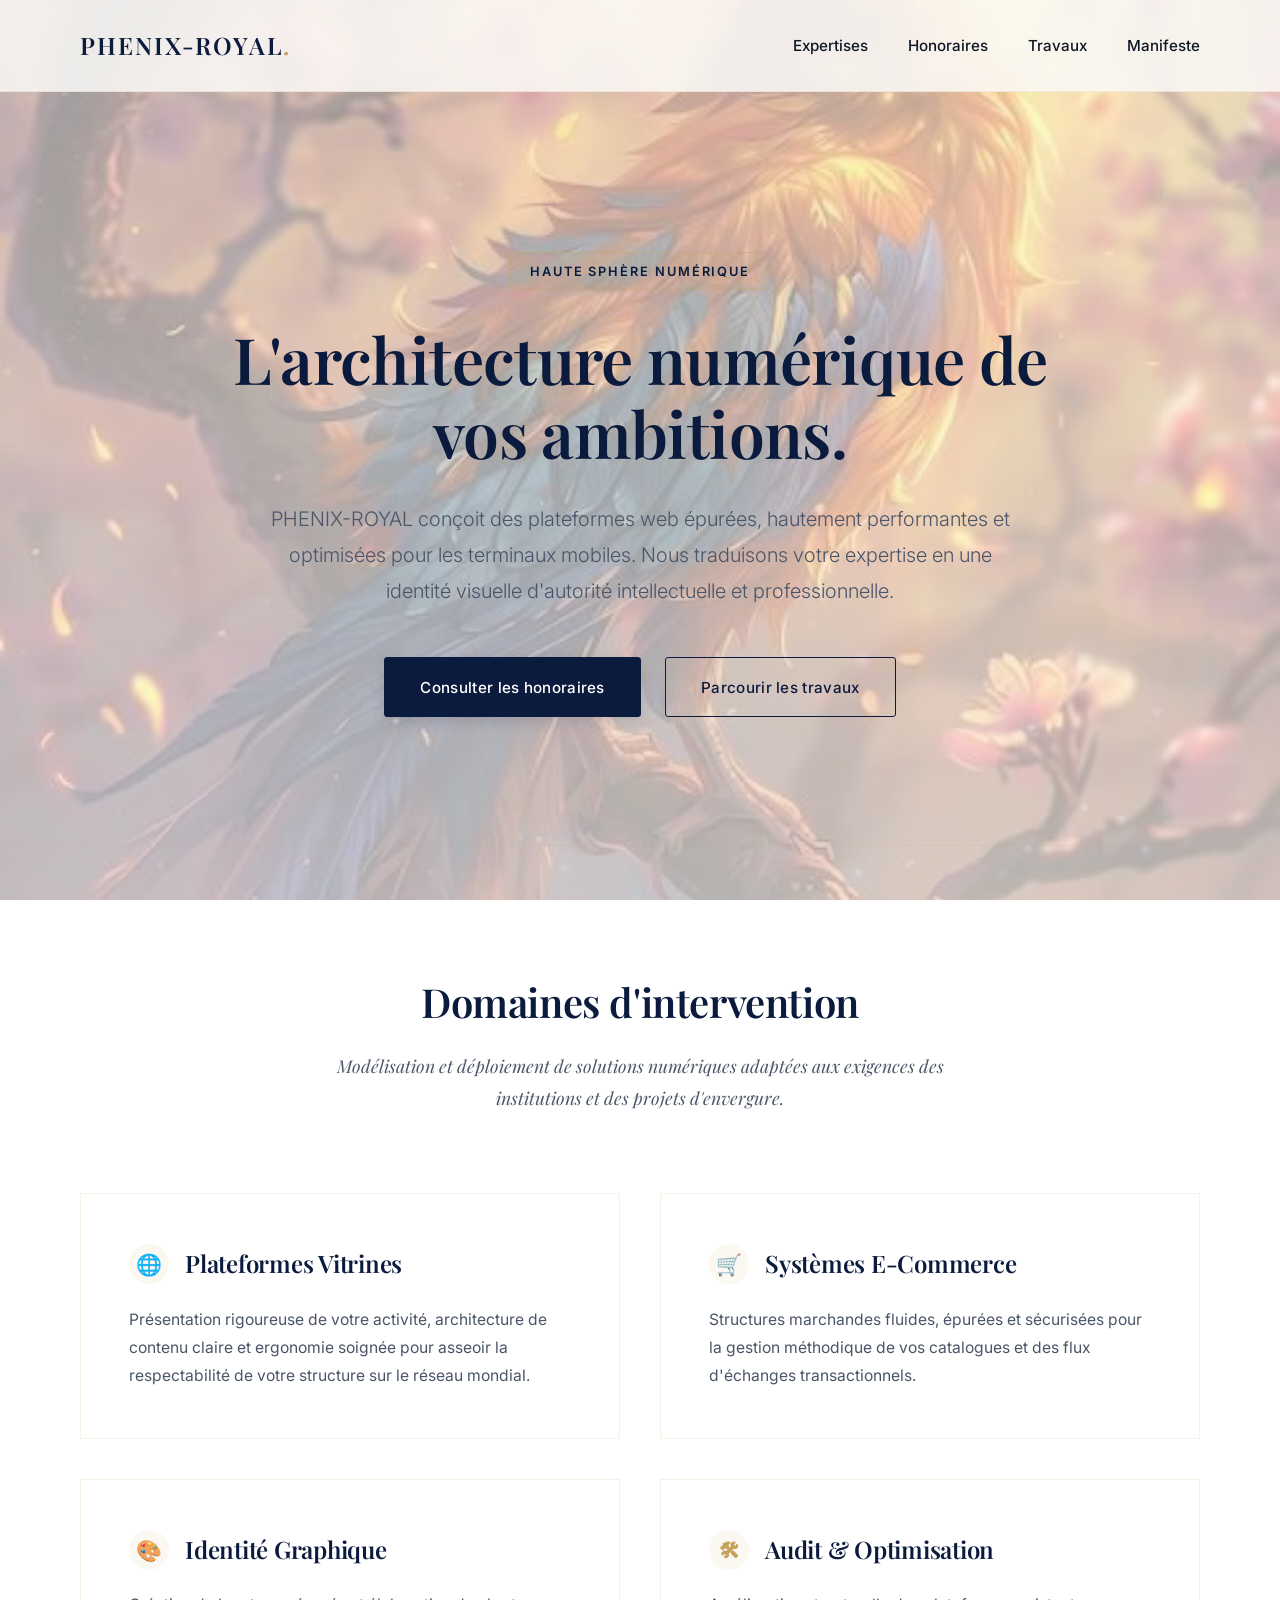
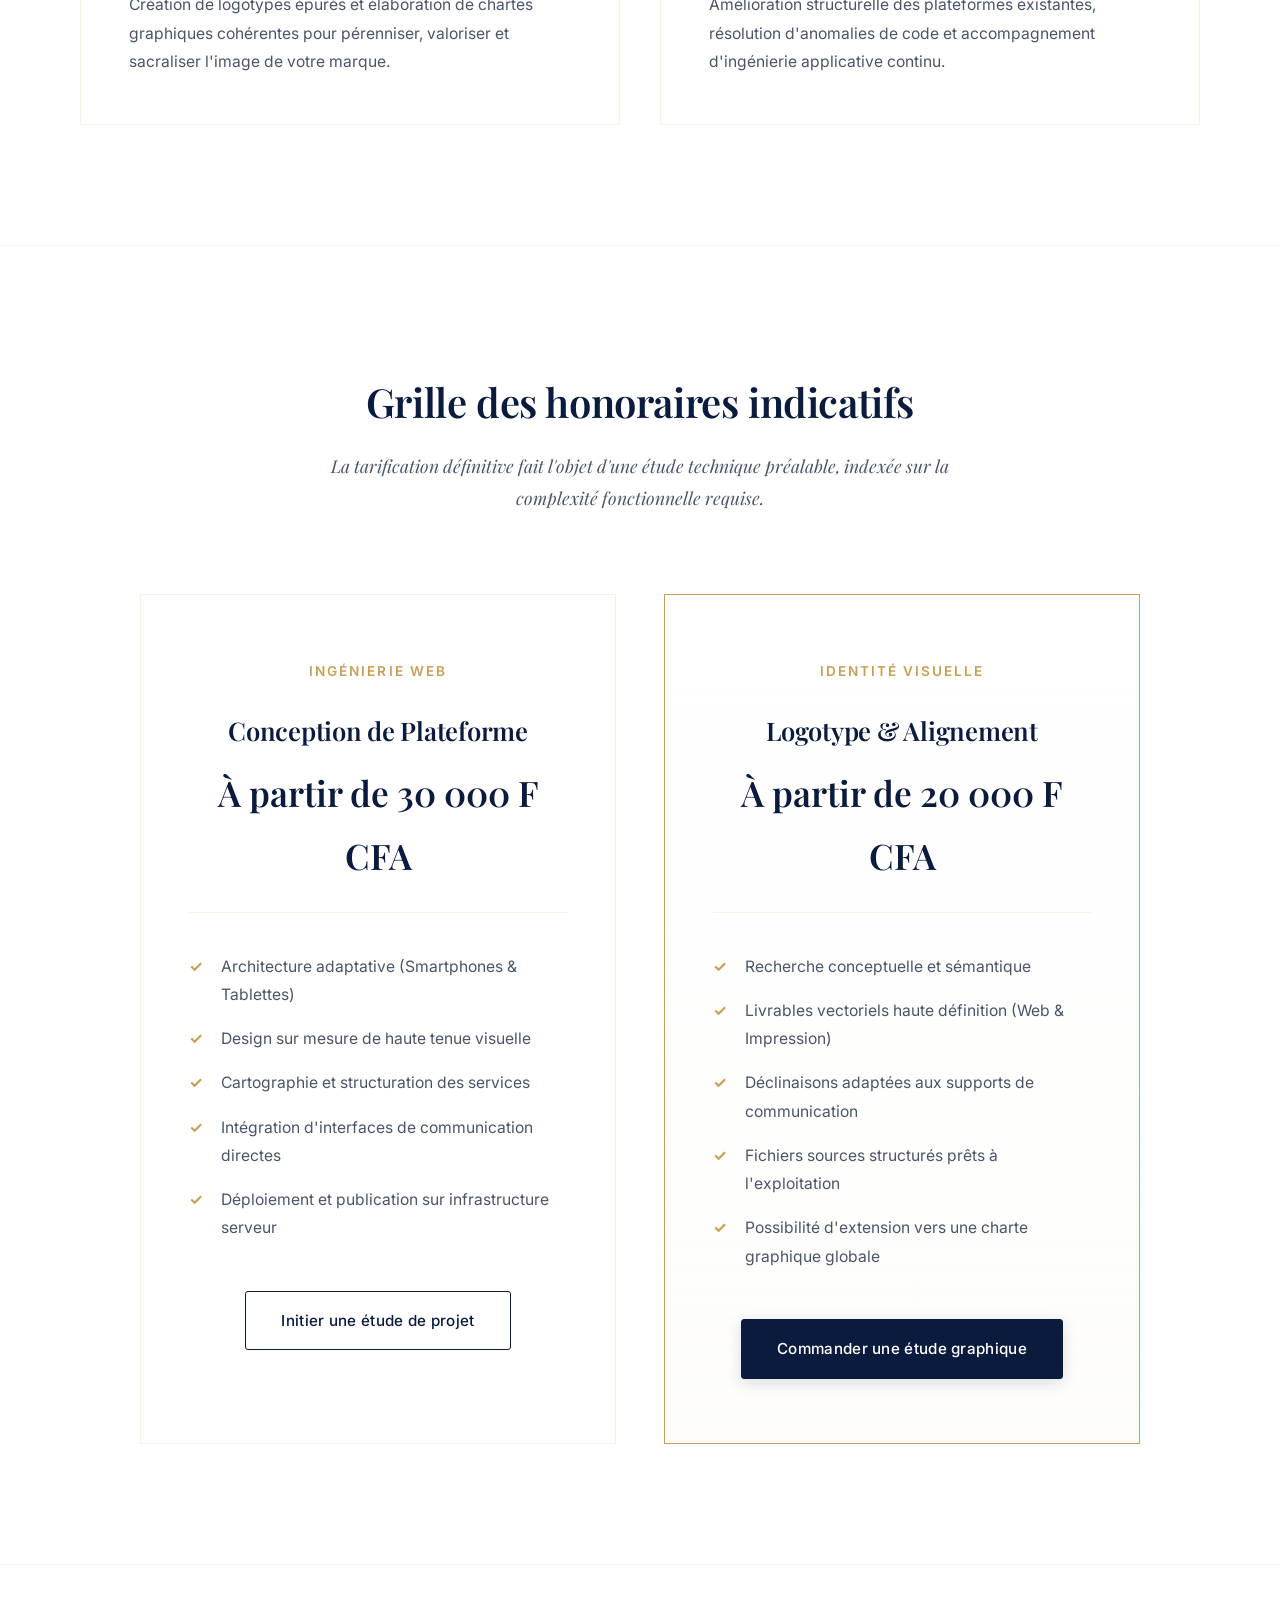
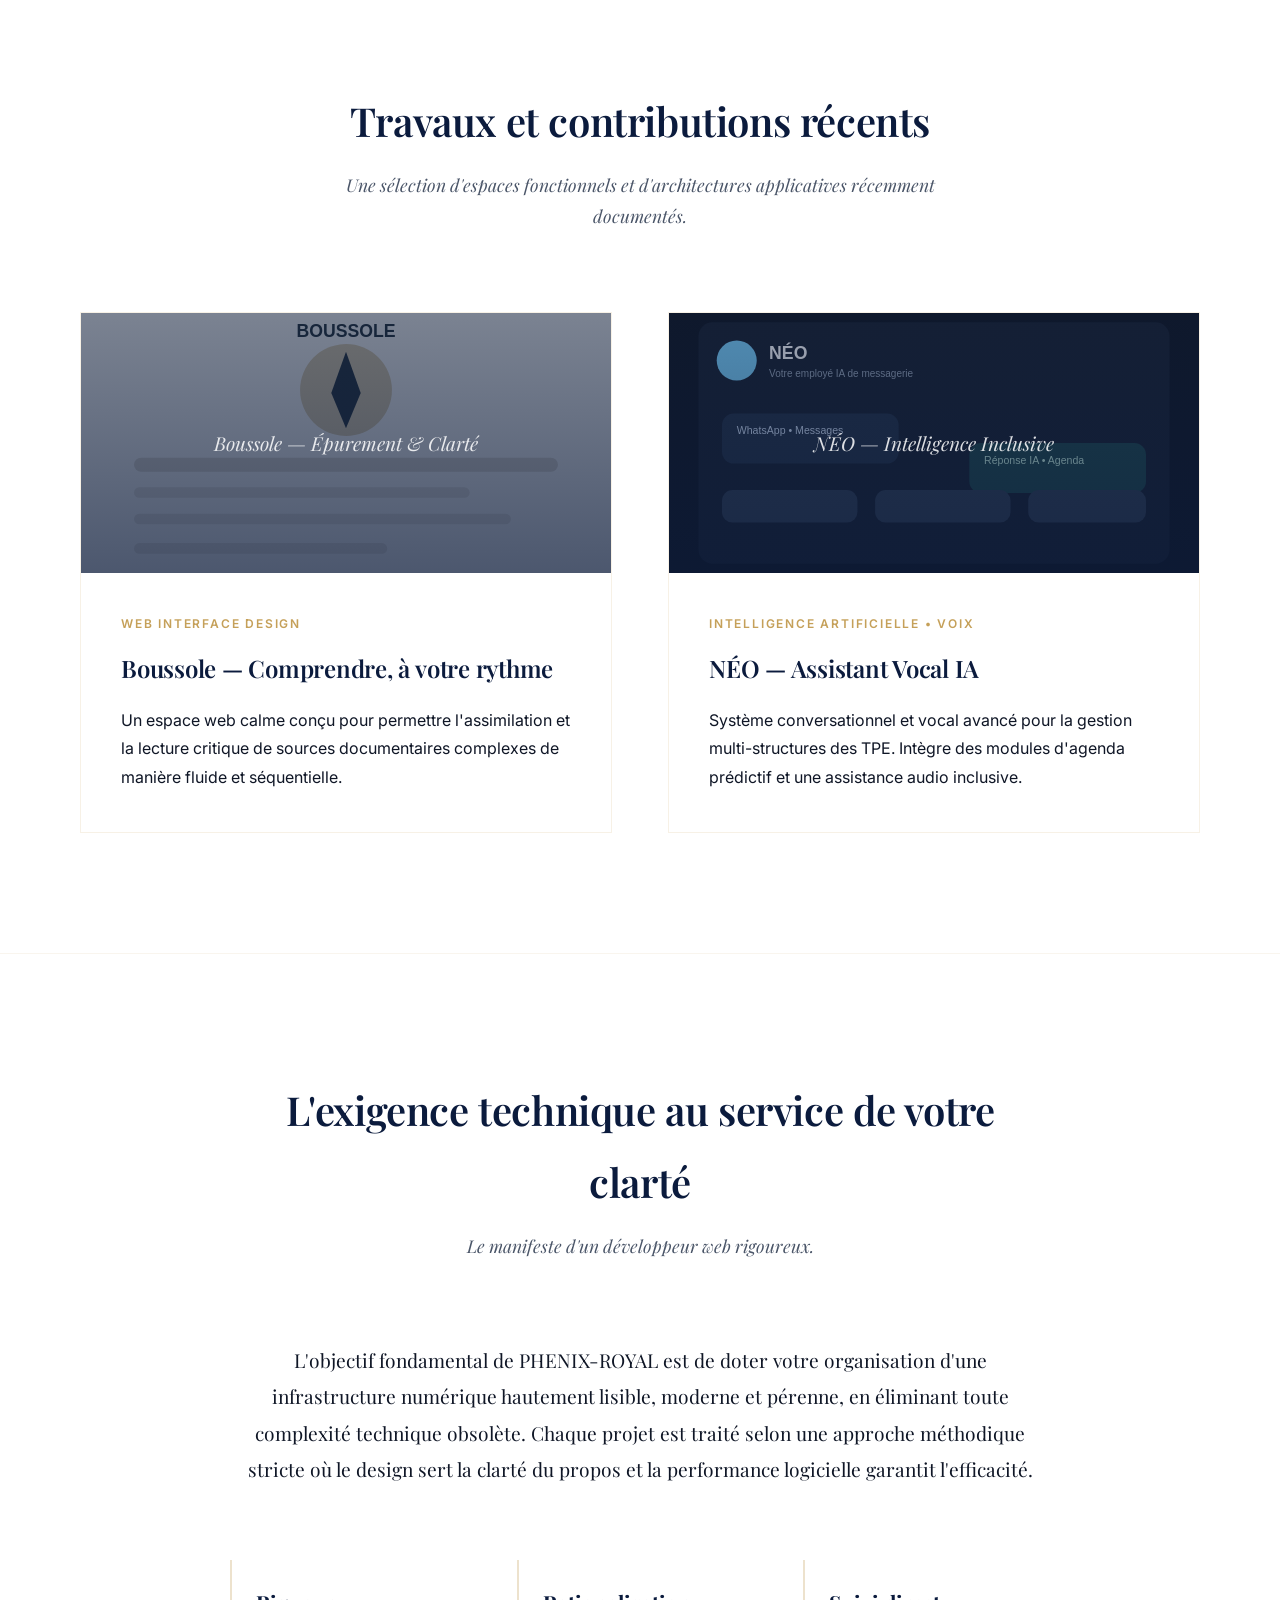
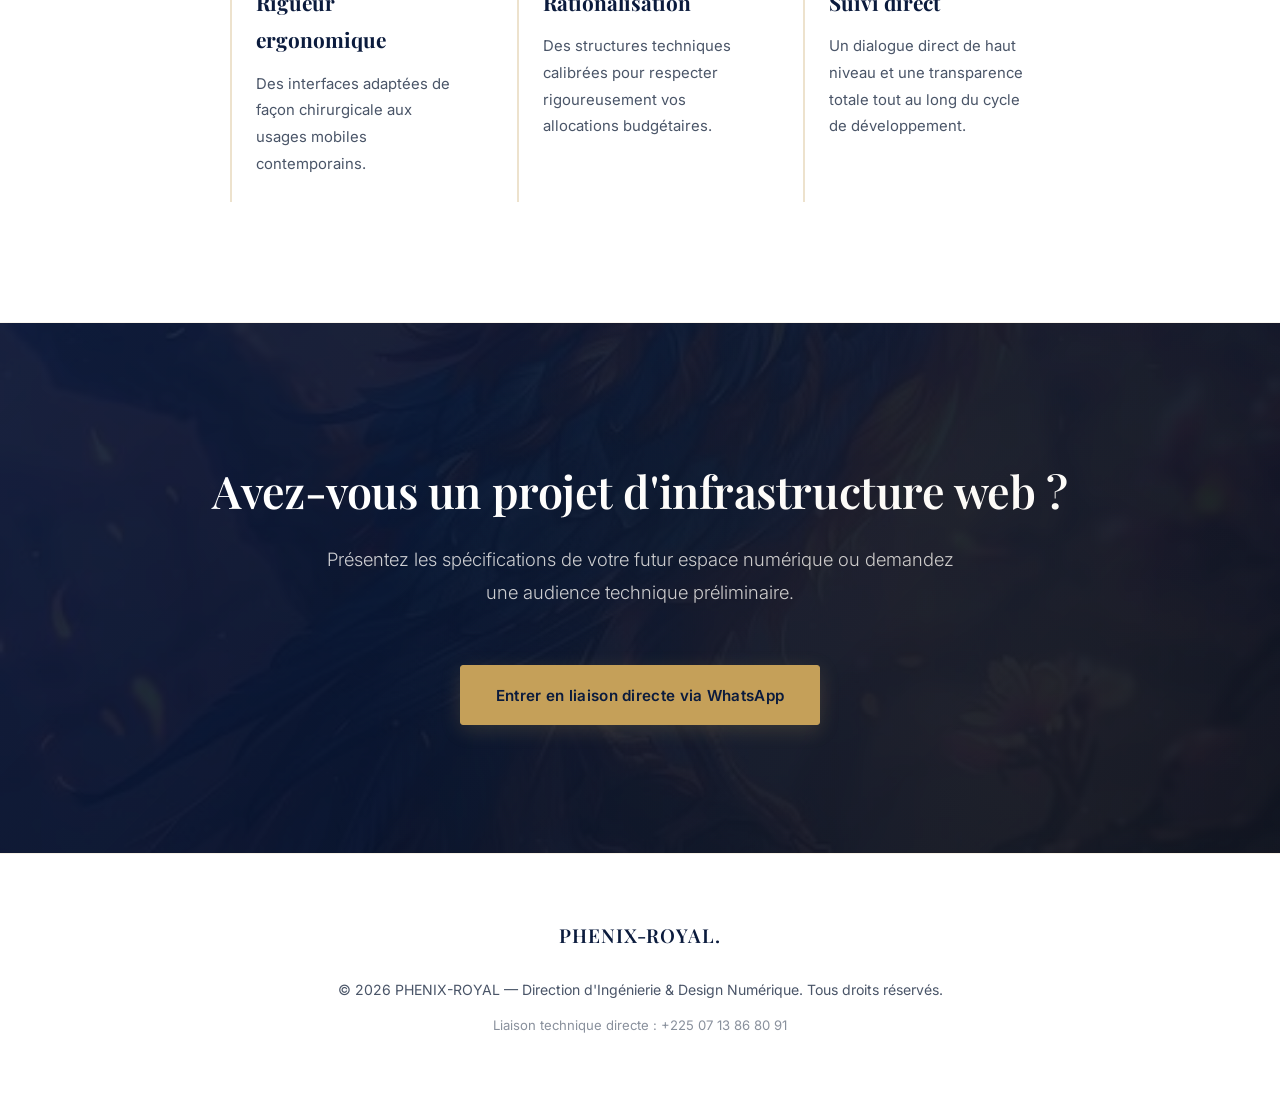
==== index.html @ 73a9aa50 "Adopt new PHENIX-ROYAL site design Co-authored-by: Copilot <223556219+Copilot@users.noreply.github.c" ====
<!DOCTYPE html>
<html lang="fr">
<head>
    <meta charset="UTF-8">
    <meta name="viewport" content="width=device-width, initial-scale=1.0">
    <meta name="description" content="PHENIX-ROYAL conçoit des plateformes web élégantes et performantes, des identités visuelles et des solutions numériques adaptées au mobile.">
    <title>PHENIX-ROYAL — Ingénierie & Architecture Web</title>
    <!-- Importation des polices académiques et modernes depuis Google Fonts -->
    <link rel="preconnect" href="https://fonts.googleapis.com">
    <link rel="preconnect" href="https://fonts.gstatic.com" crossorigin>
    <link href="https://fonts.googleapis.com/css2?family=Inter:wght@300;400;500;600&family=Playfair+Display:ital,wght@0,400;0,600;1,400&display=swap" rel="stylesheet">

    <style>
        /* Variables de design - Palette Institutionnelle & Prestige */
        :root {
            --bg-paper: #fbfaf7;       /* Fond ivoire style papier d'édition précieux */
            --text-primary: #0f1626;   /* Bleu nuit très profond pour une autorité maximale */
            --text-secondary: #4a5568; /* Gris plomb pour les descriptions */
            --accent-navy: #0b1b3d;    /* Bleu académique impérial */
            --accent-gold: #c5a059;    /* Or noble pour les éléments de prestige */
            --border-color: rgba(197, 160, 89, 0.15); /* Bordures subtiles teintées d'or */
            --card-bg: #ffffff;
        }

        * {
            box-sizing: border-box;
            margin: 0;
            padding: 0;
        }

        html {
            scroll-behavior: smooth;
        }

        body {
            font-family: 'Inter', sans-serif;
            background-color: transparent;
            color: var(--text-primary);
            line-height: 1.8;
            font-size: 16px;
            -webkit-font-smoothing: antialiased;
            overflow-x: hidden;
            isolation: isolate;
        }

        body::before {
            content: '';
            position: fixed;
            inset: 0;
            z-index: -1;
            pointer-events: none;
            background:
                linear-gradient(rgba(251, 250, 247, 0.58), rgba(251, 250, 247, 0.68)),
                url("assets/phenix-background.png") center 34% / cover no-repeat;
        }

        h1, h2, h3 {
            font-family: 'Playfair Display', serif;
            font-weight: 600;
            letter-spacing: -0.01em;
        }

        /* Ligne de progression de lecture élégante */
        .progress-bar {
            position: fixed;
            top: 0;
            left: 0;
            height: 3px;
            background: linear-gradient(to right, var(--accent-navy), var(--accent-gold));
            width: 0%;
            z-index: 999;
            transition: width 0.1s ease;
        }

        .container {
            max-width: 1200px;
            margin: 0 auto;
            padding: 0 2.5rem;
        }

        /* En-tête de Prestige Effet Verre Flouté */
        header {
            border-bottom: 1px solid var(--border-color);
            padding: 1.5rem 0;
            background: rgba(251, 250, 247, 0.85);
            position: sticky;
            top: 0;
            backdrop-filter: blur(12px);
            -webkit-backdrop-filter: blur(12px);
            z-index: 500;
            transition: all 0.4s ease;
        }

        header.scrolled {
            padding: 1rem 0;
            box-shadow: 0 10px 30px rgba(15, 22, 38, 0.04);
            border-bottom: 1px solid rgba(197, 160, 89, 0.3);
        }

        .nav-wrapper {
            display: flex;
            justify-content: space-between;
            align-items: center;
        }

        .logo {
            font-family: 'Playfair Display', serif;
            font-size: 1.5rem;
            font-weight: 600;
            letter-spacing: 0.08em;
            color: var(--accent-navy);
            text-decoration: none;
            position: relative;
            display: inline-block;
        }

        .logo span {
            color: var(--accent-gold);
        }

        nav {
            display: flex;
            align-items: center;
        }

        nav a {
            color: var(--text-primary);
            text-decoration: none;
            margin-left: 2.5rem;
            font-size: 0.95rem;
            font-weight: 500;
            position: relative;
            padding: 0.5rem 0;
            transition: color 0.3s ease;
        }

        /* Effet de survol interactif professoral */
        nav a::after {
            content: '';
            position: absolute;
            bottom: 0;
            left: 0;
            width: 0;
            height: 1px;
            background-color: var(--accent-gold);
            transition: width 0.3s ease;
        }

        nav a:hover {
            color: var(--accent-gold);
        }

        nav a:hover::after {
            width: 100%;
        }

        /* Section Héros Impériale */
        .hero {
            padding: 10rem 0 8rem 0;
            text-align: center;
            position: relative;
            background: radial-gradient(circle at 50% 20%, rgba(197, 160, 89, 0.04) 0%, transparent 70%);
        }

        .hero-badge {
            display: inline-block;
            padding: 0.4rem 1.2rem;
            background: rgba(197, 160, 89, 0.08);
            border: 1px solid rgba(197, 160, 89, 0.3);
            color: var(--accent-navy);
            font-size: 0.8rem;
            text-transform: uppercase;
            letter-spacing: 0.15em;
            font-weight: 600;
            margin-bottom: 2rem;
            border-radius: 2px;
        }

        .hero h1 {
            font-size: 4rem;
            line-height: 1.15;
            margin-bottom: 2rem;
            color: var(--accent-navy);
            max-width: 900px;
            margin-left: auto;
            margin-right: auto;
        }

        .hero p {
            font-size: 1.25rem;
            color: var(--text-secondary);
            max-width: 750px;
            margin: 0 auto 3rem auto;
            font-weight: 300;
        }

        .cta-group {
            display: flex;
            justify-content: center;
            gap: 1.5rem;
        }

        .btn {
            display: inline-flex;
            align-items: center;
            justify-content: center;
            padding: 0.95rem 2.2rem;
            font-size: 0.95rem;
            font-weight: 500;
            text-decoration: none;
            transition: all 0.4s cubic-bezier(0.16, 1, 0.3, 1);
            border-radius: 3px;
            letter-spacing: 0.02em;
            position: relative;
            overflow: hidden;
            z-index: 1;
        }

        .btn-primary {
            background-color: var(--accent-navy);
            color: white;
            border: 1px solid var(--accent-navy);
            box-shadow: 0 4px 15px rgba(11, 27, 61, 0.15);
        }

        .btn-primary:hover {
            color: white;
            background-color: var(--accent-gold);
            border-color: var(--accent-gold);
            transform: translateY(-2px);
            box-shadow: 0 8px 25px rgba(197, 160, 89, 0.25);
        }

        .btn-secondary {
            background-color: transparent;
            color: var(--accent-navy);
            border: 1px solid var(--accent-navy);
        }

        .btn-secondary:hover {
            background-color: rgba(11, 27, 61, 0.03);
            transform: translateY(-2px);
        }

        /* Sections Structurelles */
        section {
            padding: 7.5rem 0;
            border-bottom: 1px solid rgba(197, 160, 89, 0.1);
        }

        .section-title {
            font-size: 2.5rem;
            color: var(--accent-navy);
            margin-bottom: 0.75rem;
            text-align: center;
        }

        .section-subtitle {
            text-align: center;
            color: var(--text-secondary);
            max-width: 650px;
            margin: 0 auto 5rem auto;
            font-style: italic;
            font-family: 'Playfair Display', serif;
            font-size: 1.1rem;
        }

        /* Grille des Services Dynamique */
        .services-grid {
            display: grid;
            grid-template-columns: repeat(2, 1fr);
            gap: 2.5rem;
        }

        .service-card {
            background: rgba(255, 255, 255, 0.78);
            backdrop-filter: blur(10px);
            -webkit-backdrop-filter: blur(10px);
            padding: 3rem;
            border: 1px solid var(--border-color);
            transition: all 0.4s cubic-bezier(0.16, 1, 0.3, 1);
            position: relative;
        }

        .service-card::after {
            content: '';
            position: absolute;
            bottom: 0;
            left: 0;
            width: 100%;
            height: 0;
            background-color: var(--accent-gold);
            transition: height 0.3s ease;
            z-index: 1;
            opacity: 0.7;
        }

        .service-card:hover {
            transform: translateY(-5px);
            box-shadow: 0 20px 40px rgba(15, 22, 38, 0.05);
            border-color: var(--accent-gold);
        }

        .service-card h3 {
            font-size: 1.5rem;
            color: var(--accent-navy);
            margin-bottom: 1.25rem;
            display: flex;
            align-items: center;
            gap: 1rem;
        }

        .service-icon {
            font-size: 1.3rem;
            color: var(--accent-gold);
            display: inline-flex;
            align-items: center;
            justify-content: center;
            width: 40px;
            height: 40px;
            background: rgba(197, 160, 89, 0.08);
            border-radius: 50%;
        }

        .service-card p {
            color: var(--text-secondary);
            font-size: 0.98rem;
        }

        /* Grille d'Honoraires Distinctive */
        .pricing-grid {
            display: grid;
            grid-template-columns: repeat(2, 1fr);
            gap: 3rem;
            max-width: 1000px;
            margin: 0 auto;
        }

        .price-card {
            background: rgba(255, 255, 255, 0.8);
            backdrop-filter: blur(10px);
            -webkit-backdrop-filter: blur(10px);
            padding: 4rem 3rem;
            border: 1px solid var(--border-color);
            text-align: center;
            transition: all 0.4s ease;
            position: relative;
        }

        .price-card:hover {
            box-shadow: 0 25px 50px rgba(15, 22, 38, 0.06);
            border-color: rgba(197, 160, 89, 0.5);
        }

        .price-card.featured {
            border: 1px solid var(--accent-gold);
            background: linear-gradient(180deg, #ffffff 0%, rgba(197, 160, 89, 0.02) 100%);
        }

        .price-card h3 {
            font-size: 1.6rem;
            color: var(--accent-navy);
            margin-bottom: 0.5rem;
        }

        .price-meta {
            font-size: 0.85rem;
            text-transform: uppercase;
            letter-spacing: 0.15em;
            color: var(--accent-gold);
            margin-bottom: 1.5rem;
            font-weight: 600;
        }

        .amount {
            font-size: 2.2rem;
            font-family: 'Playfair Display', serif;
            color: var(--accent-navy);
            margin-bottom: 2.5rem;
            padding-bottom: 1.5rem;
            border-bottom: 1px solid rgba(197, 160, 89, 0.15);
            font-weight: 600;
        }

        .price-features {
            list-style: none;
            text-align: left;
            margin-bottom: 3rem;
        }

        .price-features li {
            font-size: 0.98rem;
            color: var(--text-secondary);
            margin-bottom: 1rem;
            padding-left: 2rem;
            position: relative;
        }

        .price-features li::before {
            content: "✓";
            position: absolute;
            left: 0;
            color: var(--accent-gold);
            font-weight: bold;
        }

        /* Portfolio Haute Couture */
        .portfolio-grid {
            display: grid;
            grid-template-columns: repeat(2, 1fr);
            gap: 3.5rem;
        }

        .portfolio-card {
            background: rgba(255, 255, 255, 0.8);
            backdrop-filter: blur(10px);
            -webkit-backdrop-filter: blur(10px);
            border: 1px solid var(--border-color);
            overflow: hidden;
            transition: all 0.5s cubic-bezier(0.16, 1, 0.3, 1);
        }

        .portfolio-card:hover {
            transform: translateY(-8px);
            box-shadow: 0 30px 60px rgba(15, 22, 38, 0.08);
            border-color: var(--accent-gold);
        }

        .portfolio-img-wrapper {
            position: relative;
            background: linear-gradient(135deg, #0b1b3d 0%, #1c2331 100%);
            height: 260px;
            display: flex;
            align-items: center;
            justify-content: center;
            color: rgba(255, 255, 255, 0.85);
            font-style: italic;
            font-family: 'Playfair Display', serif;
            font-size: 1.2rem;
            overflow: hidden;
        }

        .portfolio-boussole {
            background-image: linear-gradient(rgba(11, 27, 61, 0.52), rgba(11, 27, 61, 0.72)), url("assets/boussole-preview.svg");
            background-position: center;
            background-size: cover;
        }

        .portfolio-neo {
            background-image: linear-gradient(rgba(11, 27, 61, 0.38), rgba(11, 27, 61, 0.64)), url("assets/neo-preview.svg");
            background-position: center;
            background-size: cover;
        }

        /* Effet lumineux de survol sur les projets */
        .portfolio-img-wrapper::after {
            content: '';
            position: absolute;
            top: 0;
            left: -75%;
            width: 50%;
            height: 100%;
            background: linear-gradient(to right, rgba(255,255,255,0) 0%, rgba(255,255,255,0.13) 100%);
            transform: skewX(-25deg);
            transition: all 0.75s ease;
        }

        .portfolio-card:hover .portfolio-img-wrapper::after {
            left: 125%;
        }

        .portfolio-content {
            padding: 2.5rem;
        }

        .portfolio-tag {
            font-size: 0.75rem;
            text-transform: uppercase;
            letter-spacing: 0.15em;
            color: var(--accent-gold);
            margin-bottom: 0.75rem;
            font-weight: 600;
        }

        .portfolio-card h3 {
            font-size: 1.5rem;
            color: var(--accent-navy);
            margin-bottom: 1rem;
        }

        /* Section Manifeste & Piliers */
        .about-wrapper {
            max-width: 900px;
            margin: 0 auto;
        }

        .about-text {
            font-size: 1.2rem;
            color: var(--text-primary);
            margin-bottom: 4.5rem;
            text-align: center;
            font-family: 'Playfair Display', serif;
            line-height: 1.9;
        }

        .pillars-list {
            list-style: none;
            display: grid;
            grid-template-columns: repeat(3, 1fr);
            gap: 2.5rem;
        }

        .pillar-item {
            padding: 1.5rem;
            border-left: 2px solid rgba(197, 160, 89, 0.3);
            transition: all 0.3s ease;
        }

        .pillar-item:hover {
            border-left-color: var(--accent-navy);
            background: rgba(11, 27, 61, 0.01);
        }

        .pillar-item strong {
            display: block;
            font-family: 'Playfair Display', serif;
            font-size: 1.3rem;
            color: var(--accent-navy);
            margin-bottom: 0.75rem;
        }

        .pillar-item p {
            font-size: 0.93rem;
            color: var(--text-secondary);
        }

        /* Section Contact Majestueuse */
        .contact {
            text-align: center;
            background: linear-gradient(135deg, rgba(11, 27, 61, 0.9), rgba(5, 13, 30, 0.94)), url("assets/phenix-background.png") center 48% / cover no-repeat;
            color: white;
            border: none;
            position: relative;
            padding: 8rem 0;
        }

        .contact::before {
            content: '';
            position: absolute;
            top: 0; left: 0; right: 0; bottom: 0;
            background: radial-gradient(circle at 80% 80%, rgba(197, 160, 89, 0.08) 0%, transparent 60%);
            pointer-events: none;
        }

        .contact .section-title {
            color: white;
            font-size: 2.8rem;
        }

        .contact p {
            color: rgba(252, 251, 250, 0.8);
            max-width: 650px;
            margin: 0 auto 3.5rem auto;
            font-size: 1.15rem;
            font-weight: 300;
        }

        .btn-gold {
            background-color: var(--accent-gold);
            color: var(--accent-navy);
            border: 1px solid var(--accent-gold);
            font-weight: 600;
            box-shadow: 0 5px 20px rgba(197, 160, 89, 0.2);
        }

        .btn-gold:hover {
            background-color: white;
            border-color: white;
            color: var(--accent-navy);
            transform: translateY(-3px);
            box-shadow: 0 10px 30px rgba(255, 255, 255, 0.25);
        }

        /* Pied de page Professionnel */
        footer {
            padding: 4rem 0;
            text-align: center;
            font-size: 0.88rem;
            color: var(--text-secondary);
            background: rgba(255, 255, 255, 0.82);
            backdrop-filter: blur(10px);
            -webkit-backdrop-filter: blur(10px);
            border-top: 1px solid var(--border-color);
        }

        .footer-logo {
            font-family: 'Playfair Display', serif;
            font-size: 1.2rem;
            font-weight: 600;
            color: var(--accent-navy);
            margin-bottom: 1.5rem;
            letter-spacing: 0.05em;
        }

        .motion-ready [data-aos] {
            opacity: 0;
            transform: translate3d(0, 22px, 0);
            transition: opacity 800ms ease, transform 800ms cubic-bezier(0.16, 1, 0.3, 1);
            transition-delay: var(--motion-delay, 0ms);
        }

        .motion-ready [data-aos="fade-down"] {
            transform: translate3d(0, -18px, 0);
        }

        .motion-ready [data-aos="fade-left"],
        .motion-ready [data-aos="fade-right"] {
            transform: translate3d(24px, 0, 0);
        }

        .motion-ready [data-aos="fade-right"] {
            transform: translate3d(-24px, 0, 0);
        }

        .motion-ready [data-aos^="zoom"] {
            transform: scale(0.96);
        }

        .motion-ready [data-aos].is-visible {
            opacity: 1;
            transform: none;
        }

        @media (prefers-reduced-motion: reduce) {
            html {
                scroll-behavior: auto;
            }

            .motion-ready [data-aos] {
                opacity: 1;
                transform: none;
                transition: none;
            }
        }

        /* Design Adaptatif Mobile */
        @media (max-width: 992px) {
            .services-grid, .pricing-grid, .portfolio-grid {
                grid-template-columns: 1fr;
                gap: 2.5rem;
            }
            .pillars-list {
                grid-template-columns: 1fr;
                gap: 2rem;
            }
            .hero h1 { font-size: 2.8rem; }
        }

        @media (max-width: 768px) {
            header { padding: 1.2rem 0; }
            .nav-wrapper { flex-direction: column; gap: 1.2rem; }
            nav { width: 100%; flex-wrap: wrap; justify-content: center; gap: 0.25rem 0.6rem; }
            nav a { margin: 0; padding: 0.25rem; font-size: 0.9rem; }
            .hero { padding: 7rem 0 5rem 0; }
            .hero h1 { font-size: 2.3rem; }
            .hero p { font-size: 1.1rem; }
            .cta-group { flex-direction: column; gap: 1rem; padding: 0 1.5rem; }
            section { padding: 5rem 0; }
            .section-title { font-size: 2rem; }
        }
    </style>
</head>
<body>

    <!-- Ligne de progression au défilement -->
    <div class="progress-bar" id="myBar"></div>

    <header id="mainHeader">
        <div class="container nav-wrapper">
            <a href="#" class="logo">PHENIX-ROYAL<span>.</span></a>
            <nav>
                <a href="#expertises">Expertises</a>
                <a href="#honoraires">Honoraires</a>
                <a href="#travaux">Travaux</a>
                <a href="#manifeste">Manifeste</a>
            </nav>
        </div>
    </header>

    <section class="hero">
        <div class="container">
            <div class="hero-badge" data-aos="fade-down" data-aos-duration="1000">Haute Sphère Numérique</div>
            <h1 data-aos="fade-up" data-aos-duration="1000" data-aos-delay="200">L'architecture numérique de vos ambitions.</h1>
            <p data-aos="fade-up" data-aos-duration="1000" data-aos-delay="400">PHENIX-ROYAL conçoit des plateformes web épurées, hautement performantes et optimisées pour les terminaux mobiles. Nous traduisons votre expertise en une identité visuelle d'autorité intellectuelle et professionnelle.</p>
            <div class="cta-group" data-aos="zoom-in" data-aos-duration="1000" data-aos-delay="600">
                <a href="https://wa.me/2250713868091" target="_blank" rel="noopener" class="btn btn-primary">Consulter les honoraires</a>
                <a href="#travaux" class="btn btn-secondary">Parcourir les travaux</a>
            </div>
        </div>
    </section>

    <section id="expertises">
        <div class="container">
            <h2 class="section-title" data-aos="fade-up">Domaines d'intervention</h2>
            <p class="section-subtitle" data-aos="fade-up" data-aos-delay="100">Modélisation et déploiement de solutions numériques adaptées aux exigences des institutions et des projets d'envergure.</p>

            <div class="services-grid">
                <div class="service-card" data-aos="fade-right" data-aos-delay="200">
                    <h3><span class="service-icon">🌐</span> Plateformes Vitrines</h3>
                    <p>Présentation rigoureuse de votre activité, architecture de contenu claire et ergonomie soignée pour asseoir la respectabilité de votre structure sur le réseau mondial.</p>
                </div>
                <div class="service-card" data-aos="fade-left" data-aos-delay="300">
                    <h3><span class="service-icon">🛒</span> Systèmes E-Commerce</h3>
                    <p>Structures marchandes fluides, épurées et sécurisées pour la gestion méthodique de vos catalogues et des flux d'échanges transactionnels.</p>
                </div>
                <div class="service-card" data-aos="fade-right" data-aos-delay="400">
                    <h3><span class="service-icon">🎨</span> Identité Graphique</h3>
                    <p>Création de logotypes épurés et élaboration de chartes graphiques cohérentes pour pérenniser, valoriser et sacraliser l'image de votre marque.</p>
                </div>
                <div class="service-card" data-aos="fade-left" data-aos-delay="500">
                    <h3><span class="service-icon">🛠</span> Audit & Optimisation</h3>
                    <p>Amélioration structurelle des plateformes existantes, résolution d'anomalies de code et accompagnement d'ingénierie applicative continu.</p>
                </div>
            </div>
        </div>
    </section>

    <section id="honoraires">
        <div class="container">
            <h2 class="section-title" data-aos="fade-up">Grille des honoraires indicatifs</h2>
            <p class="section-subtitle" data-aos="fade-up" data-aos-delay="100">La tarification définitive fait l'objet d'une étude technique préalable, indexée sur la complexité fonctionnelle requise.</p>

            <div class="pricing-grid">
                <div class="price-card" data-aos="fade-up" data-aos-delay="200">
                    <div class="price-meta">Ingénierie Web</div>
                    <h3>Conception de Plateforme</h3>
                    <div class="amount">À partir de 30 000 F CFA</div>
                    <ul class="price-features">
                        <li>Architecture adaptative (Smartphones & Tablettes)</li>
                        <li>Design sur mesure de haute tenue visuelle</li>
                        <li>Cartographie et structuration des services</li>
                        <li>Intégration d'interfaces de communication directes</li>
                        <li>Déploiement et publication sur infrastructure serveur</li>
                    </ul>
                    <a href="https://wa.me/2250713868091" target="_blank" rel="noopener" class="btn btn-secondary">Initier une étude de projet</a>
                </div>

                <div class="price-card featured" data-aos="fade-up" data-aos-delay="400">
                    <div class="price-meta">Identité Visuelle</div>
                    <h3>Logotype & Alignement</h3>
                    <div class="amount">À partir de 20 000 F CFA</div>
                    <ul class="price-features">
                        <li>Recherche conceptuelle et sémantique</li>
                        <li>Livrables vectoriels haute définition (Web & Impression)</li>
                        <li>Déclinaisons adaptées aux supports de communication</li>
                        <li>Fichiers sources structurés prêts à l'exploitation</li>
                        <li>Possibilité d'extension vers une charte graphique globale</li>
                    </ul>
                    <a href="https://wa.me/2250713868091" target="_blank" rel="noopener" class="btn btn-primary">Commander une étude graphique</a>
                </div>
            </div>
        </div>
    </section>

    <section id="travaux">
        <div class="container">
            <h2 class="section-title" data-aos="fade-up">Travaux et contributions récents</h2>
            <p class="section-subtitle" data-aos="fade-up" data-aos-delay="100">Une sélection d'espaces fonctionnels et d'architectures applicatives récemment documentés.</p>

            <div class="portfolio-grid">
                <div class="portfolio-card" data-aos="zoom-in-right">
                    <div class="portfolio-img-wrapper portfolio-boussole">
                        Boussole — Épurement & Clarté
                    </div>
                    <div class="portfolio-content">
                        <div class="portfolio-tag">Web Interface Design</div>
                        <h3>Boussole — Comprendre, à votre rythme</h3>
                        <p>Un espace web calme conçu pour permettre l'assimilation et la lecture critique de sources documentaires complexes de manière fluide et séquentielle.</p>
                    </div>
                </div>

                <div class="portfolio-card" data-aos="zoom-in-left">
                    <div class="portfolio-img-wrapper portfolio-neo">
                        NÉO — Intelligence Inclusive
                    </div>
                    <div class="portfolio-content">
                        <div class="portfolio-tag">Intelligence Artificielle • Voix</div>
                        <h3>NÉO — Assistant Vocal IA</h3>
                        <p>Système conversationnel et vocal avancé pour la gestion multi-structures des TPE. Intègre des modules d'agenda prédictif et une assistance audio inclusive.</p>
                    </div>
                </div>
            </div>
        </div>
    </section>

    <section id="manifeste">
        <div class="container about-wrapper">
            <h2 class="section-title" data-aos="fade-up">L'exigence technique au service de votre clarté</h2>
            <p class="section-subtitle" data-aos="fade-up" data-aos-delay="100">Le manifeste d'un développeur web rigoureux.</p>
            <div class="about-text" data-aos="fade-up" data-aos-delay="200">
                <p>L'objectif fondamental de PHENIX-ROYAL est de doter votre organisation d'une infrastructure numérique hautement lisible, moderne et pérenne, en éliminant toute complexité technique obsolète. Chaque projet est traité selon une approche méthodique stricte où le design sert la clarté du propos et la performance logicielle garantit l'efficacité.</p>
            </div>
            <ul class="pillars-list">
                <li class="pillar-item" data-aos="fade-up" data-aos-delay="300">
                    <strong>Rigueur ergonomique</strong>
                    <p>Des interfaces adaptées de façon chirurgicale aux usages mobiles contemporains.</p>
                </li>
                <li class="pillar-item" data-aos="fade-up" data-aos-delay="400">
                    <strong>Rationalisation</strong>
                    <p>Des structures techniques calibrées pour respecter rigoureusement vos allocations budgétaires.</p>
                </li>
                <li class="pillar-item" data-aos="fade-up" data-aos-delay="500">
                    <strong>Suivi direct</strong>
                    <p>Un dialogue direct de haut niveau et une transparence totale tout au long du cycle de développement.</p>
                </li>
            </ul>
        </div>
    </section>

    <section class="contact" id="contact">
        <div class="container">
            <h2 class="section-title" data-aos="zoom-in">Avez-vous un projet d'infrastructure web ?</h2>
            <p data-aos="zoom-in" data-aos-delay="100">Présentez les spécifications de votre futur espace numérique ou demandez une audience technique préliminaire.</p>
            <a href="https://wa.me/2250713868091" target="_blank" rel="noopener" class="btn btn-gold" data-aos="fade-up" data-aos-delay="200">Entrer en liaison directe via WhatsApp</a>
        </div>
    </section>

    <footer>
        <div class="container">
            <div class="footer-logo">PHENIX-ROYAL.</div>
            <p>&copy; 2026 PHENIX-ROYAL — Direction d'Ingénierie & Design Numérique. Tous droits réservés.</p>
            <p style="margin-top: 0.75rem; font-size: 0.82rem; opacity: 0.65;">Liaison technique directe : +225 07 13 86 80 91</p>
        </div>
    </footer>

    <script>
        const animatedItems = [...document.querySelectorAll("[data-aos]")];
        const reduceMotion = window.matchMedia("(prefers-reduced-motion: reduce)").matches;

        if (!reduceMotion && "IntersectionObserver" in window) {
            animatedItems.forEach((item) => {
                const delay = Number(item.dataset.aosDelay);
                if (Number.isFinite(delay) && delay > 0) {
                    item.style.setProperty("--motion-delay", `${delay}ms`);
                }
            });
            document.documentElement.classList.add("motion-ready");
            const observer = new IntersectionObserver((entries, currentObserver) => {
                entries.forEach((entry) => {
                    if (entry.isIntersecting) {
                        entry.target.classList.add("is-visible");
                        currentObserver.unobserve(entry.target);
                    }
                });
            }, { threshold: 0.12, rootMargin: "0px 0px -32px 0px" });
            animatedItems.forEach((item) => observer.observe(item));
        } else {
            animatedItems.forEach((item) => item.classList.add("is-visible"));
        }

        function handleScrollEffects() {
            const scrollTop = document.documentElement.scrollTop;
            const scrollRange = Math.max(document.documentElement.scrollHeight - window.innerHeight, 1);
            document.getElementById("myBar").style.width = `${Math.min(scrollTop / scrollRange * 100, 100)}%`;
            document.getElementById("mainHeader").classList.toggle("scrolled", scrollTop > 50);
        }

        window.addEventListener("scroll", handleScrollEffects, { passive: true });
        handleScrollEffects();
    </script>
</body>
</html>
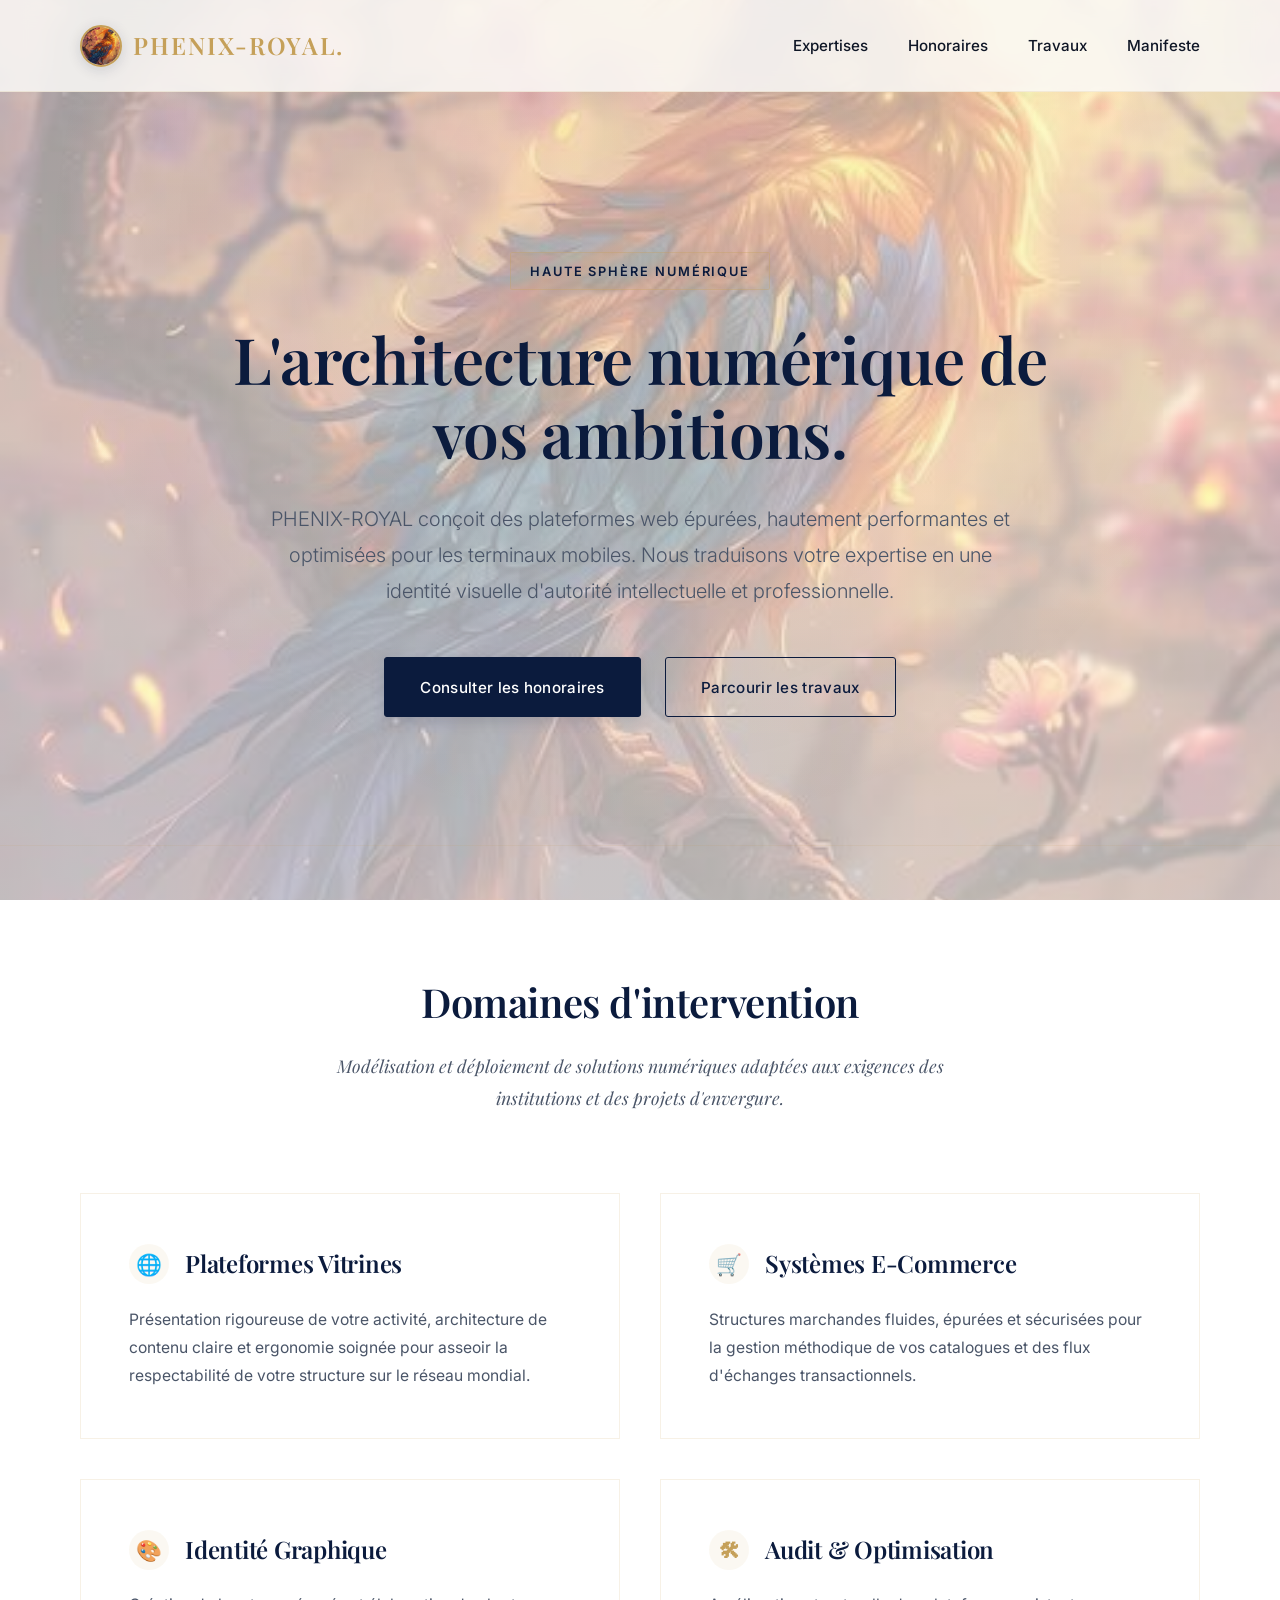
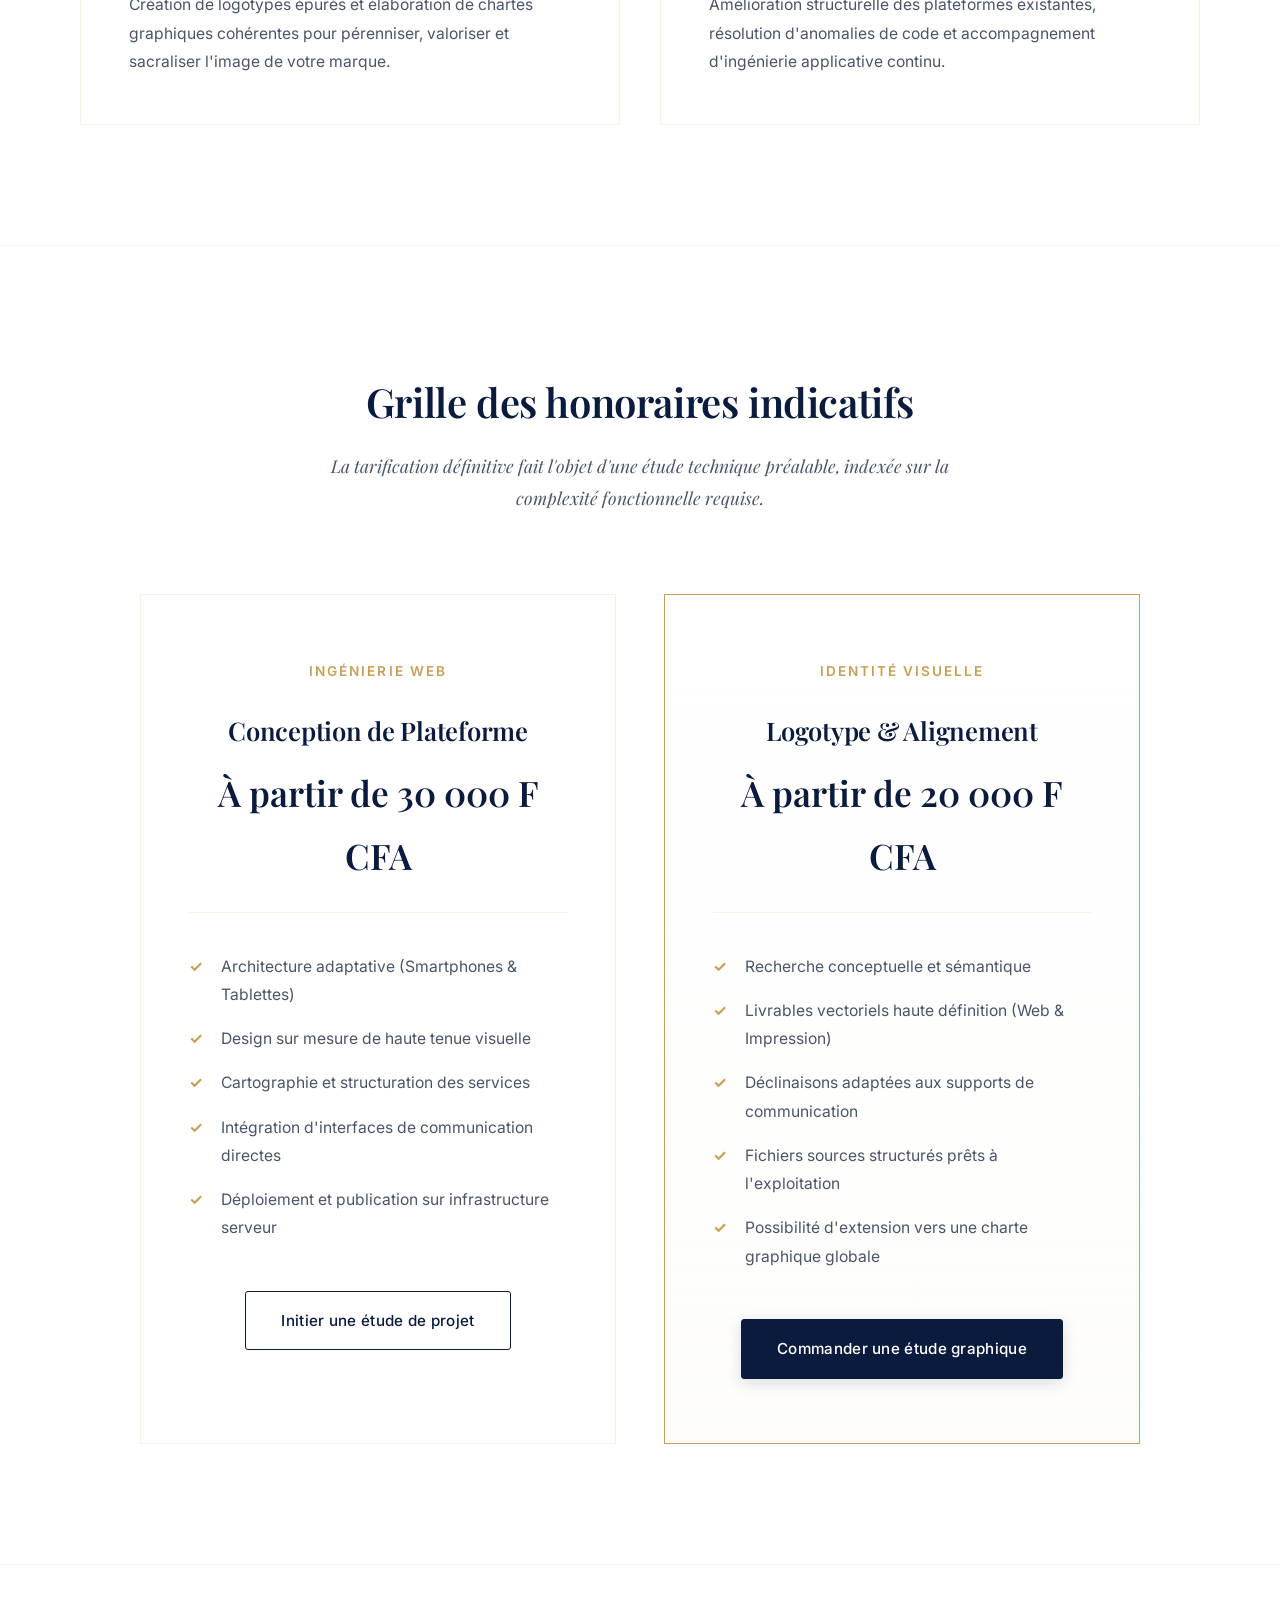
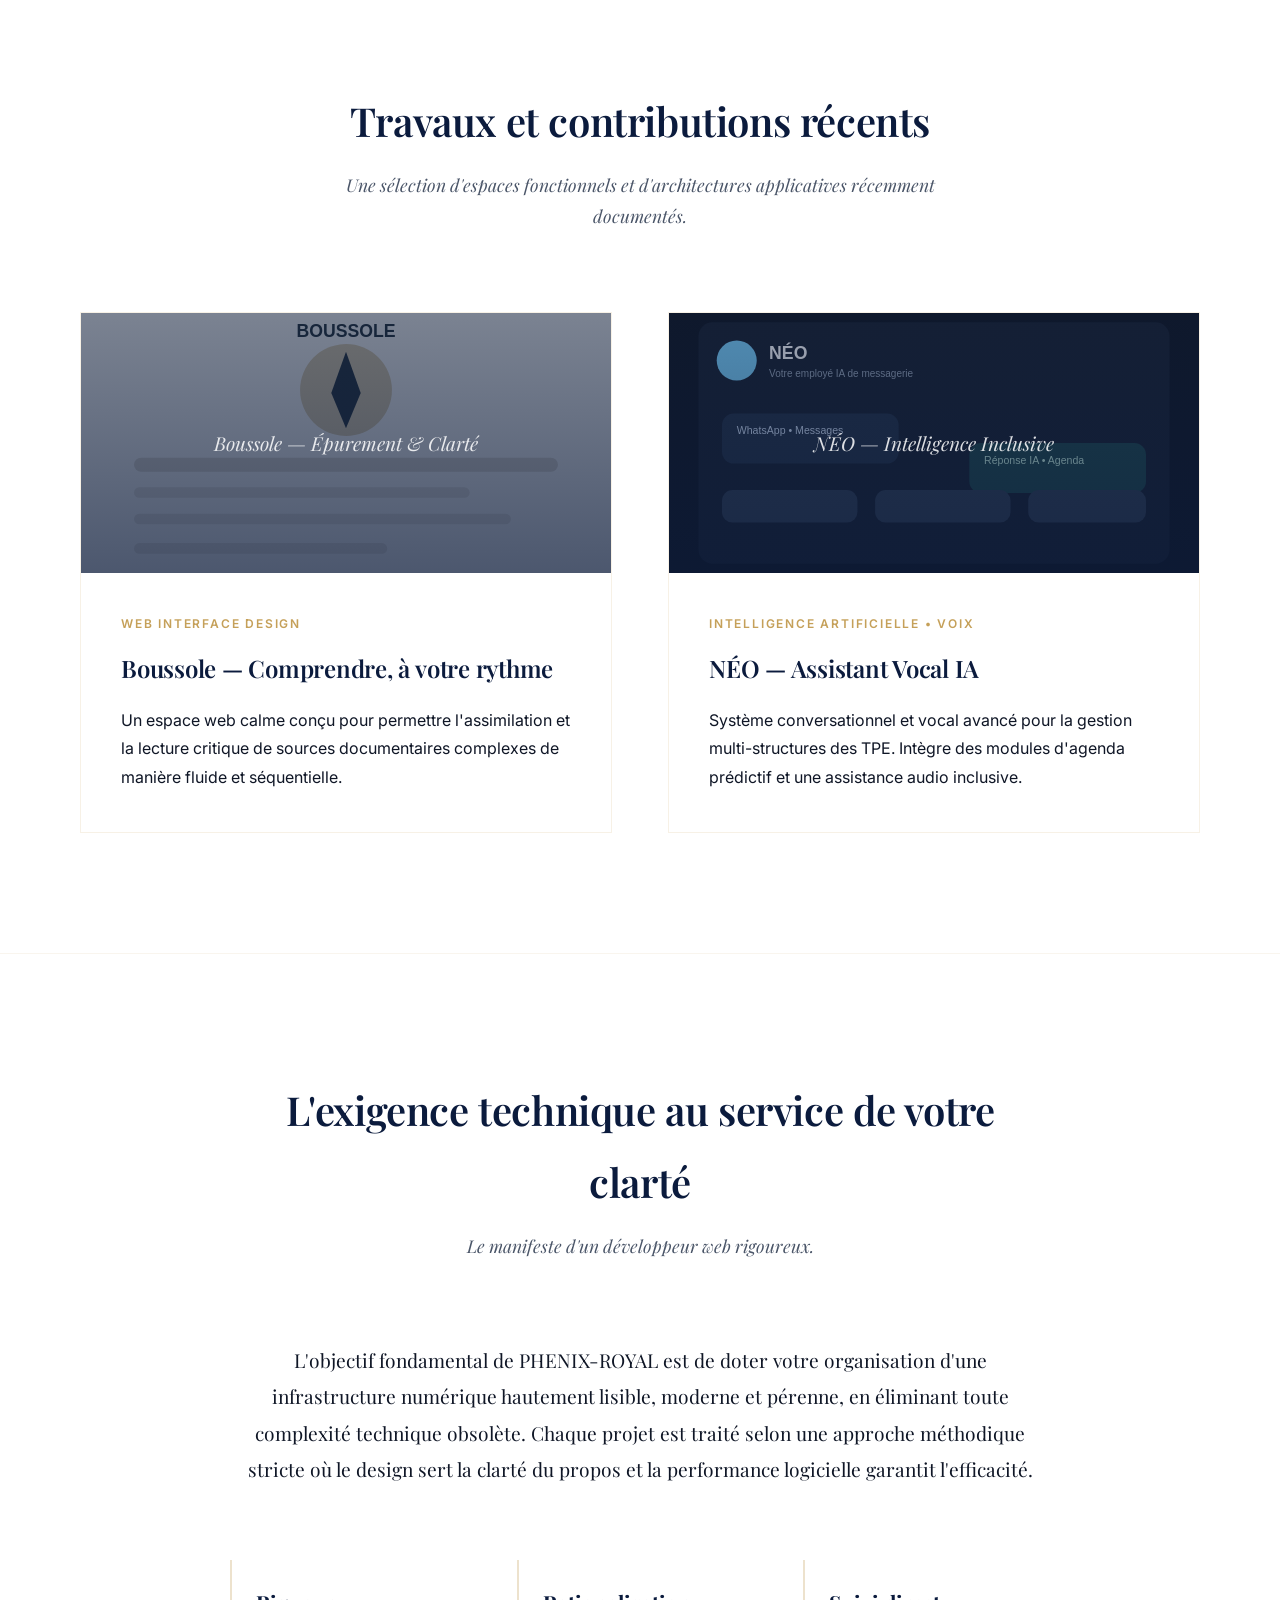
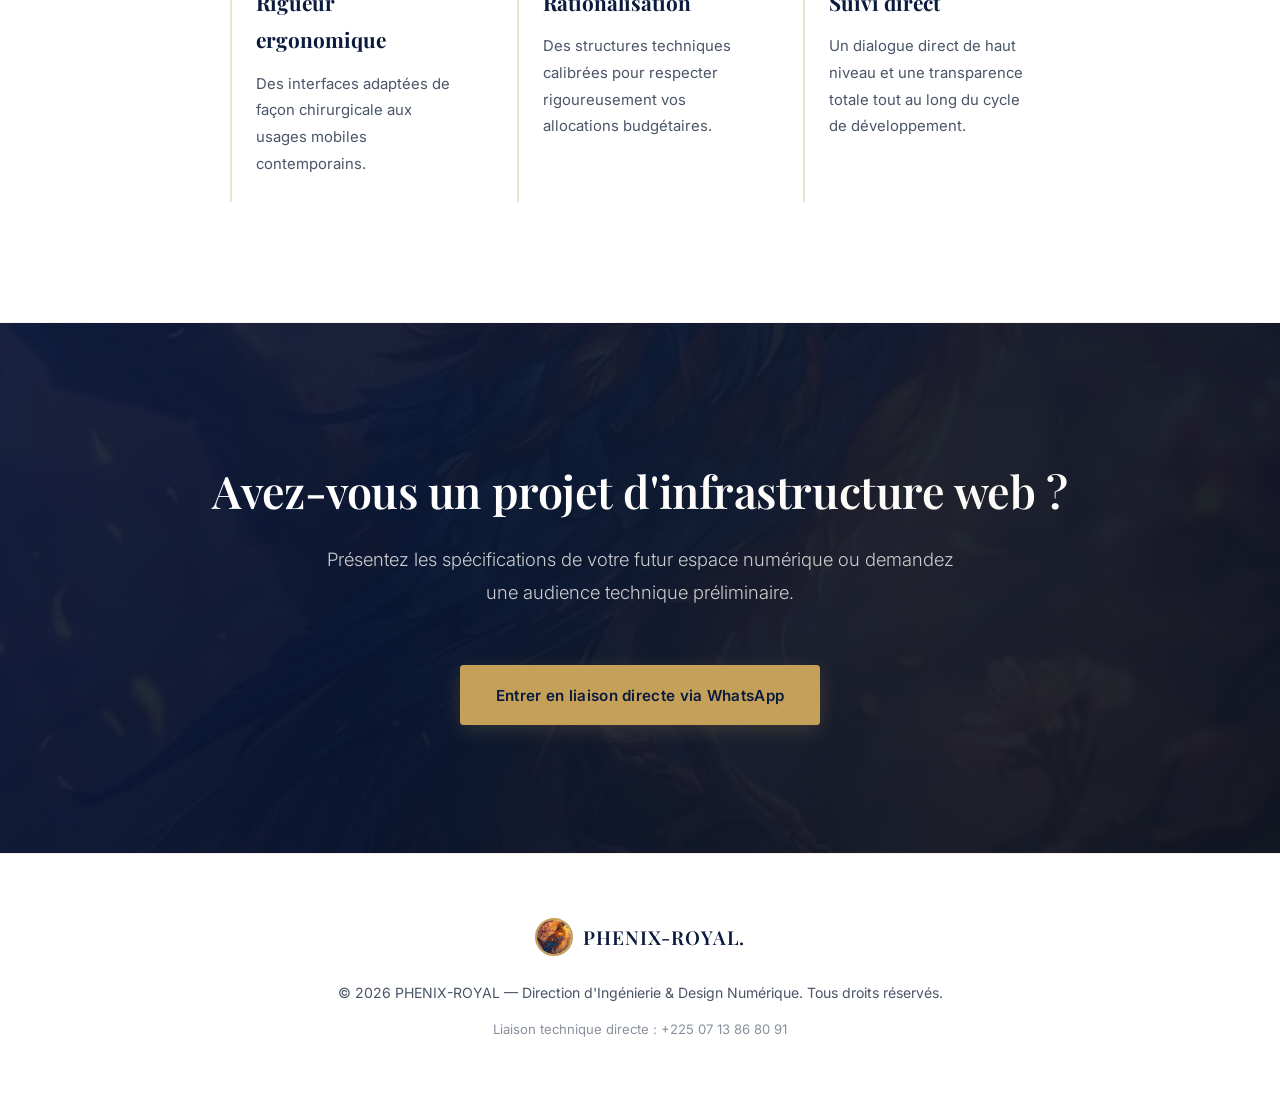
==== commit 3a284dd7: "Add PHENIX-ROYAL phoenix logo Co-authored-by: Copilot <223556219+Copilot@users.noreply.github.com>" ====
--- a/index.html
+++ b/index.html
@@ -5,6 +5,8 @@
     <meta name="viewport" content="width=device-width, initial-scale=1.0">
     <meta name="description" content="PHENIX-ROYAL conçoit des plateformes web élégantes et performantes, des identités visuelles et des solutions numériques adaptées au mobile.">
     <title>PHENIX-ROYAL — Ingénierie & Architecture Web</title>
+    <link rel="icon" type="image/png" href="assets/phenix-logo.png">
+    <link rel="apple-touch-icon" href="assets/phenix-logo.png">
     <!-- Importation des polices académiques et modernes depuis Google Fonts -->
     <link rel="preconnect" href="https://fonts.googleapis.com">
     <link rel="preconnect" href="https://fonts.gstatic.com" crossorigin>
@@ -111,7 +113,19 @@
             color: var(--accent-navy);
             text-decoration: none;
             position: relative;
-            display: inline-block;
+            display: inline-flex;
+            align-items: center;
+            gap: 0.7rem;
+        }
+
+        .logo-mark {
+            width: 42px;
+            height: 42px;
+            flex: 0 0 42px;
+            object-fit: cover;
+            border: 2px solid var(--accent-gold);
+            border-radius: 50%;
+            box-shadow: 0 3px 14px rgba(11, 27, 61, 0.14);
         }
 
         .logo span {
@@ -600,6 +614,17 @@
             color: var(--accent-navy);
             margin-bottom: 1.5rem;
             letter-spacing: 0.05em;
+            display: inline-flex;
+            align-items: center;
+            gap: 0.65rem;
+        }
+
+        .footer-logo img {
+            width: 38px;
+            height: 38px;
+            object-fit: cover;
+            border: 2px solid var(--accent-gold);
+            border-radius: 50%;
         }
 
         .motion-ready [data-aos] {
@@ -659,6 +684,7 @@
         @media (max-width: 768px) {
             header { padding: 1.2rem 0; }
             .nav-wrapper { flex-direction: column; gap: 1.2rem; }
+            .logo-mark { width: 38px; height: 38px; flex-basis: 38px; }
             nav { width: 100%; flex-wrap: wrap; justify-content: center; gap: 0.25rem 0.6rem; }
             nav a { margin: 0; padding: 0.25rem; font-size: 0.9rem; }
             .hero { padding: 7rem 0 5rem 0; }
@@ -677,7 +703,10 @@
 
     <header id="mainHeader">
         <div class="container nav-wrapper">
-            <a href="#" class="logo">PHENIX-ROYAL<span>.</span></a>
+            <a href="#" class="logo">
+                <img class="logo-mark" src="assets/phenix-logo.png" alt="" width="42" height="42">
+                <span>PHENIX-ROYAL<span>.</span></span>
+            </a>
             <nav>
                 <a href="#expertises">Expertises</a>
                 <a href="#honoraires">Honoraires</a>
@@ -827,7 +856,10 @@
 
     <footer>
         <div class="container">
-            <div class="footer-logo">PHENIX-ROYAL.</div>
+            <div class="footer-logo">
+                <img src="assets/phenix-logo.png" alt="" width="38" height="38" loading="lazy">
+                <span>PHENIX-ROYAL.</span>
+            </div>
             <p>&copy; 2026 PHENIX-ROYAL — Direction d'Ingénierie & Design Numérique. Tous droits réservés.</p>
             <p style="margin-top: 0.75rem; font-size: 0.82rem; opacity: 0.65;">Liaison technique directe : +225 07 13 86 80 91</p>
         </div>
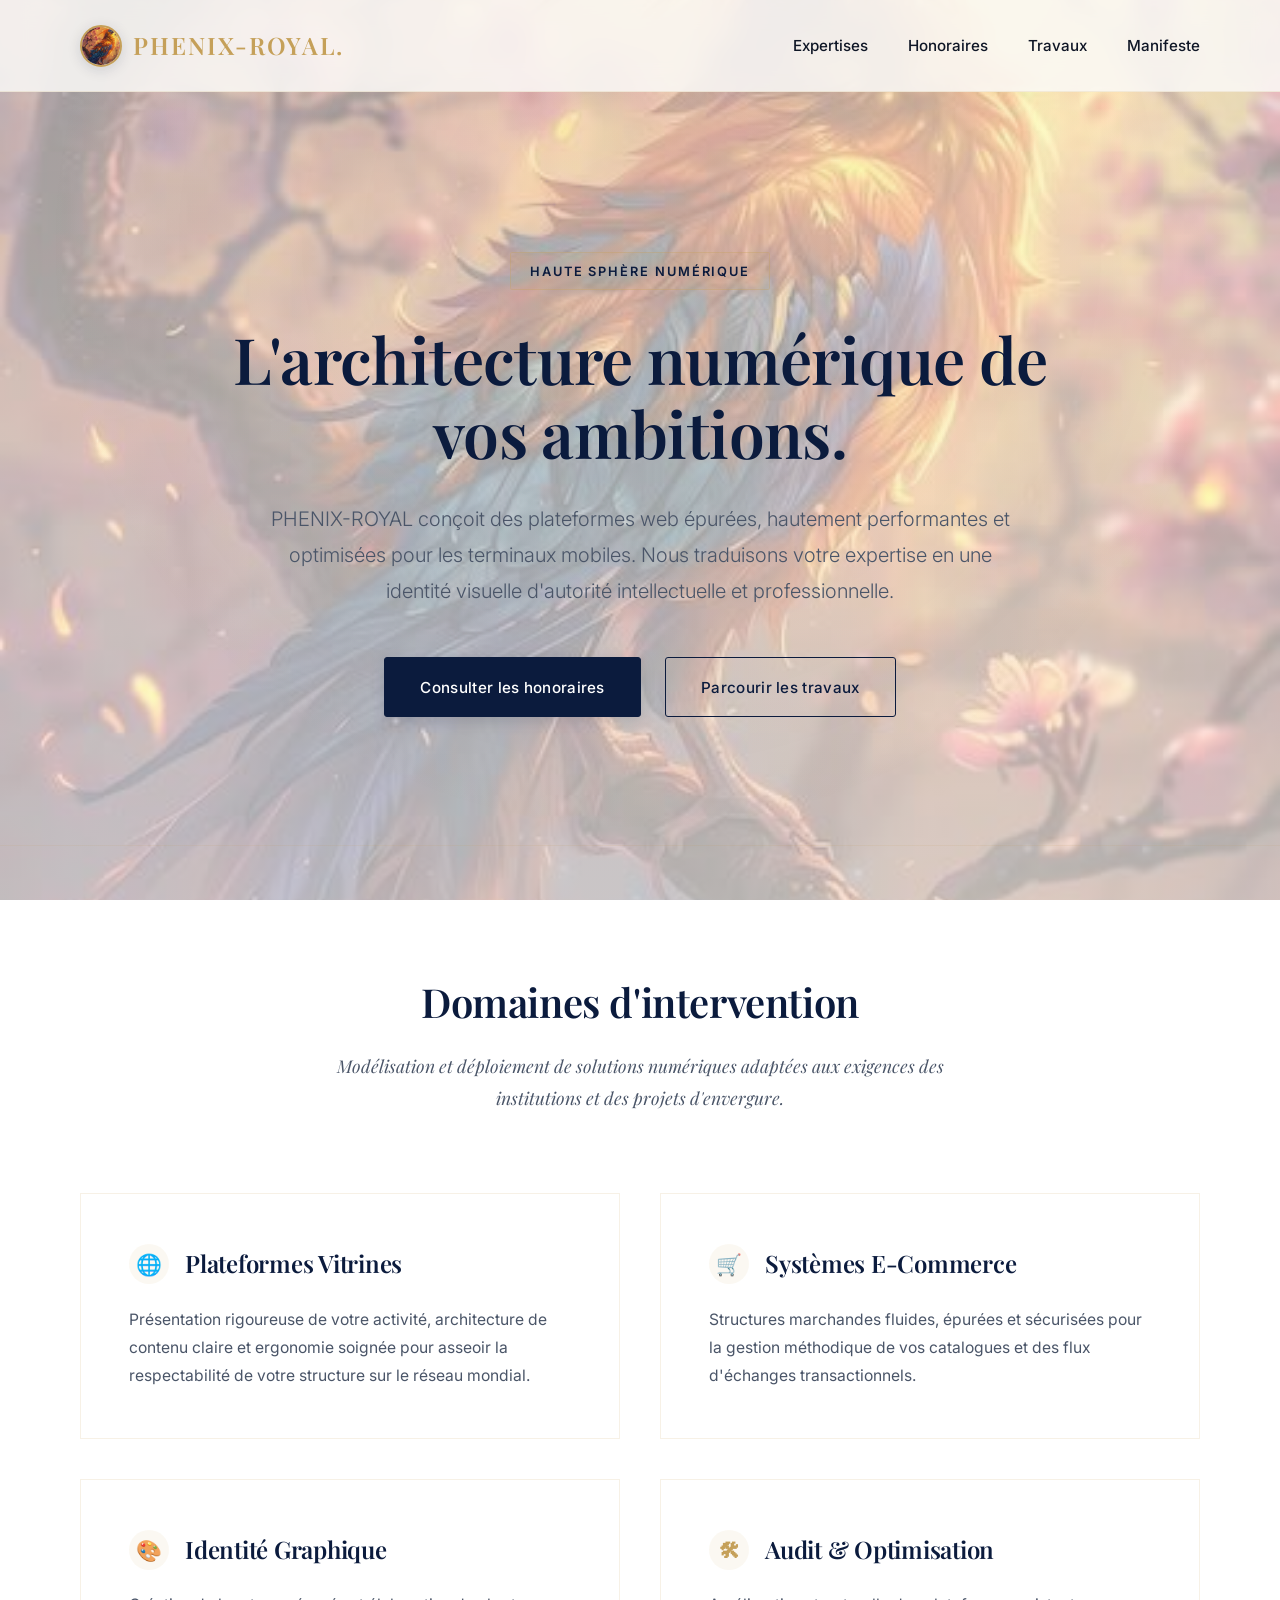
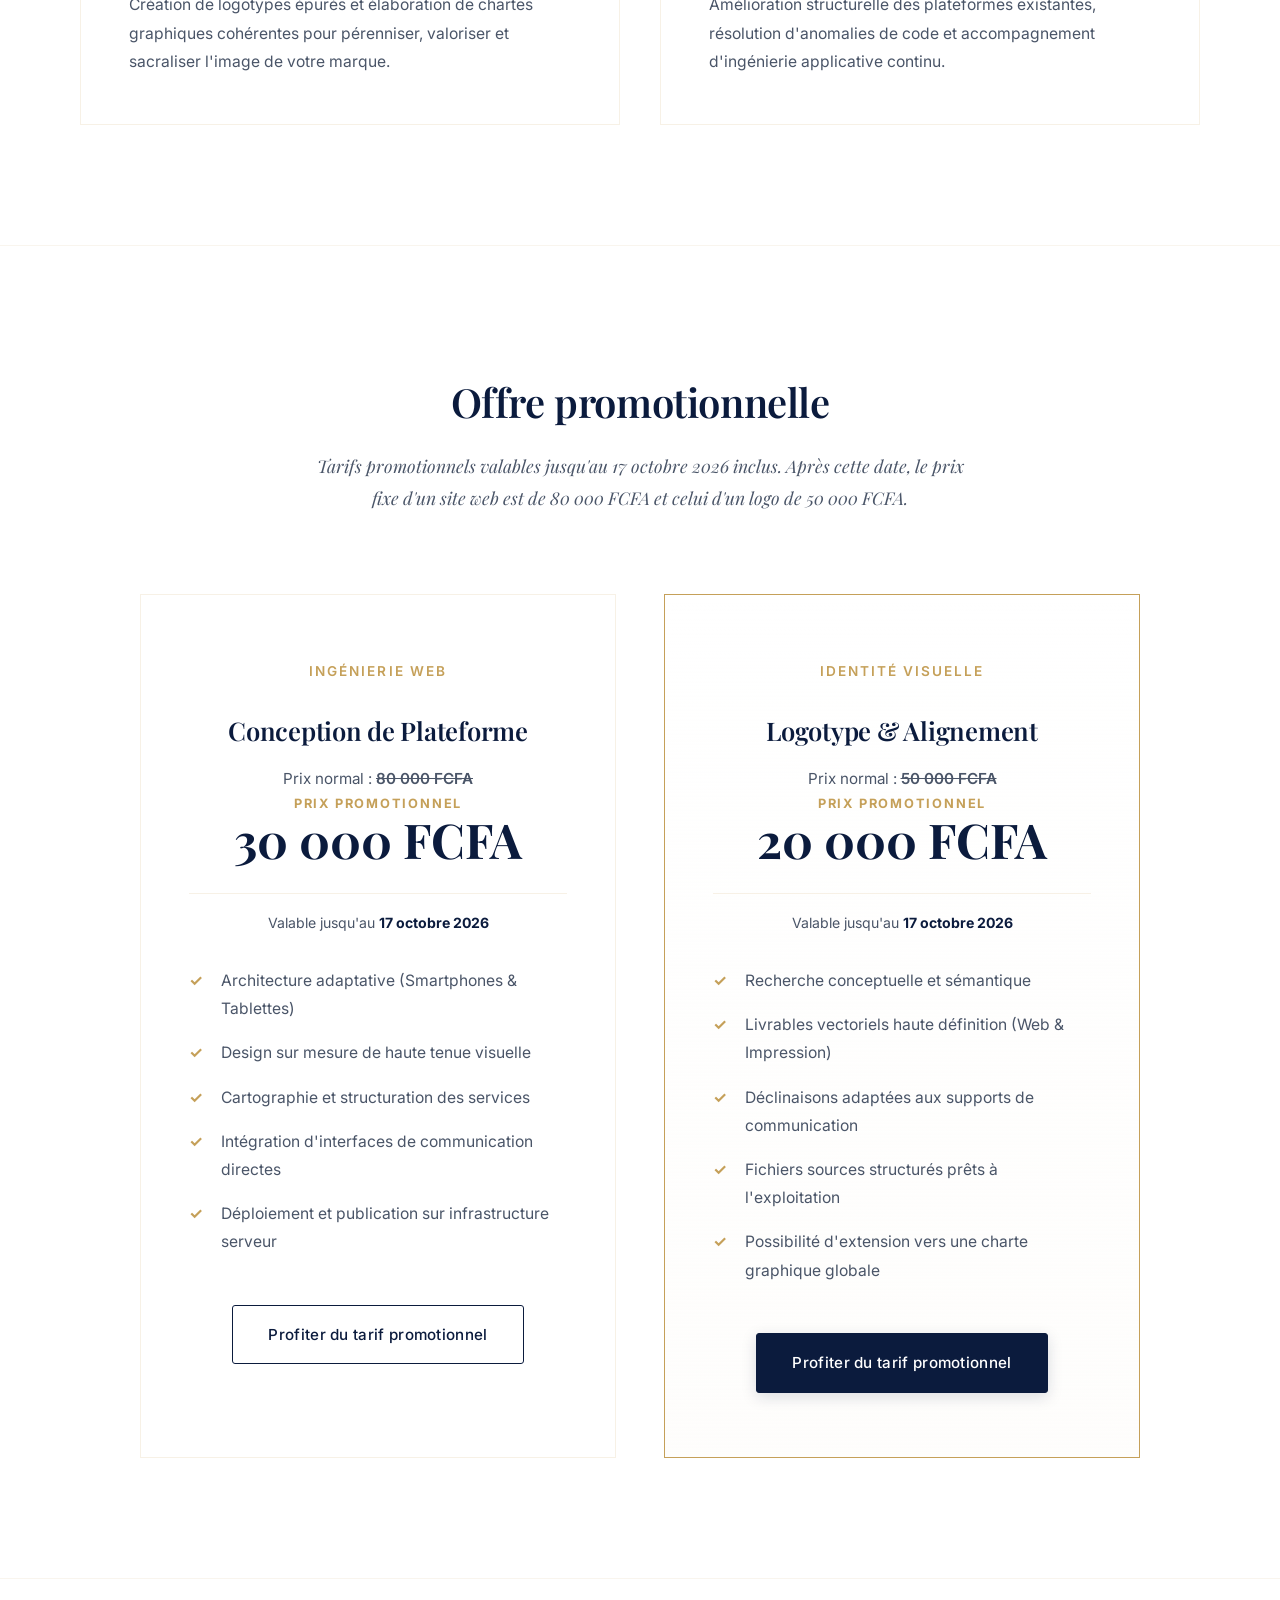
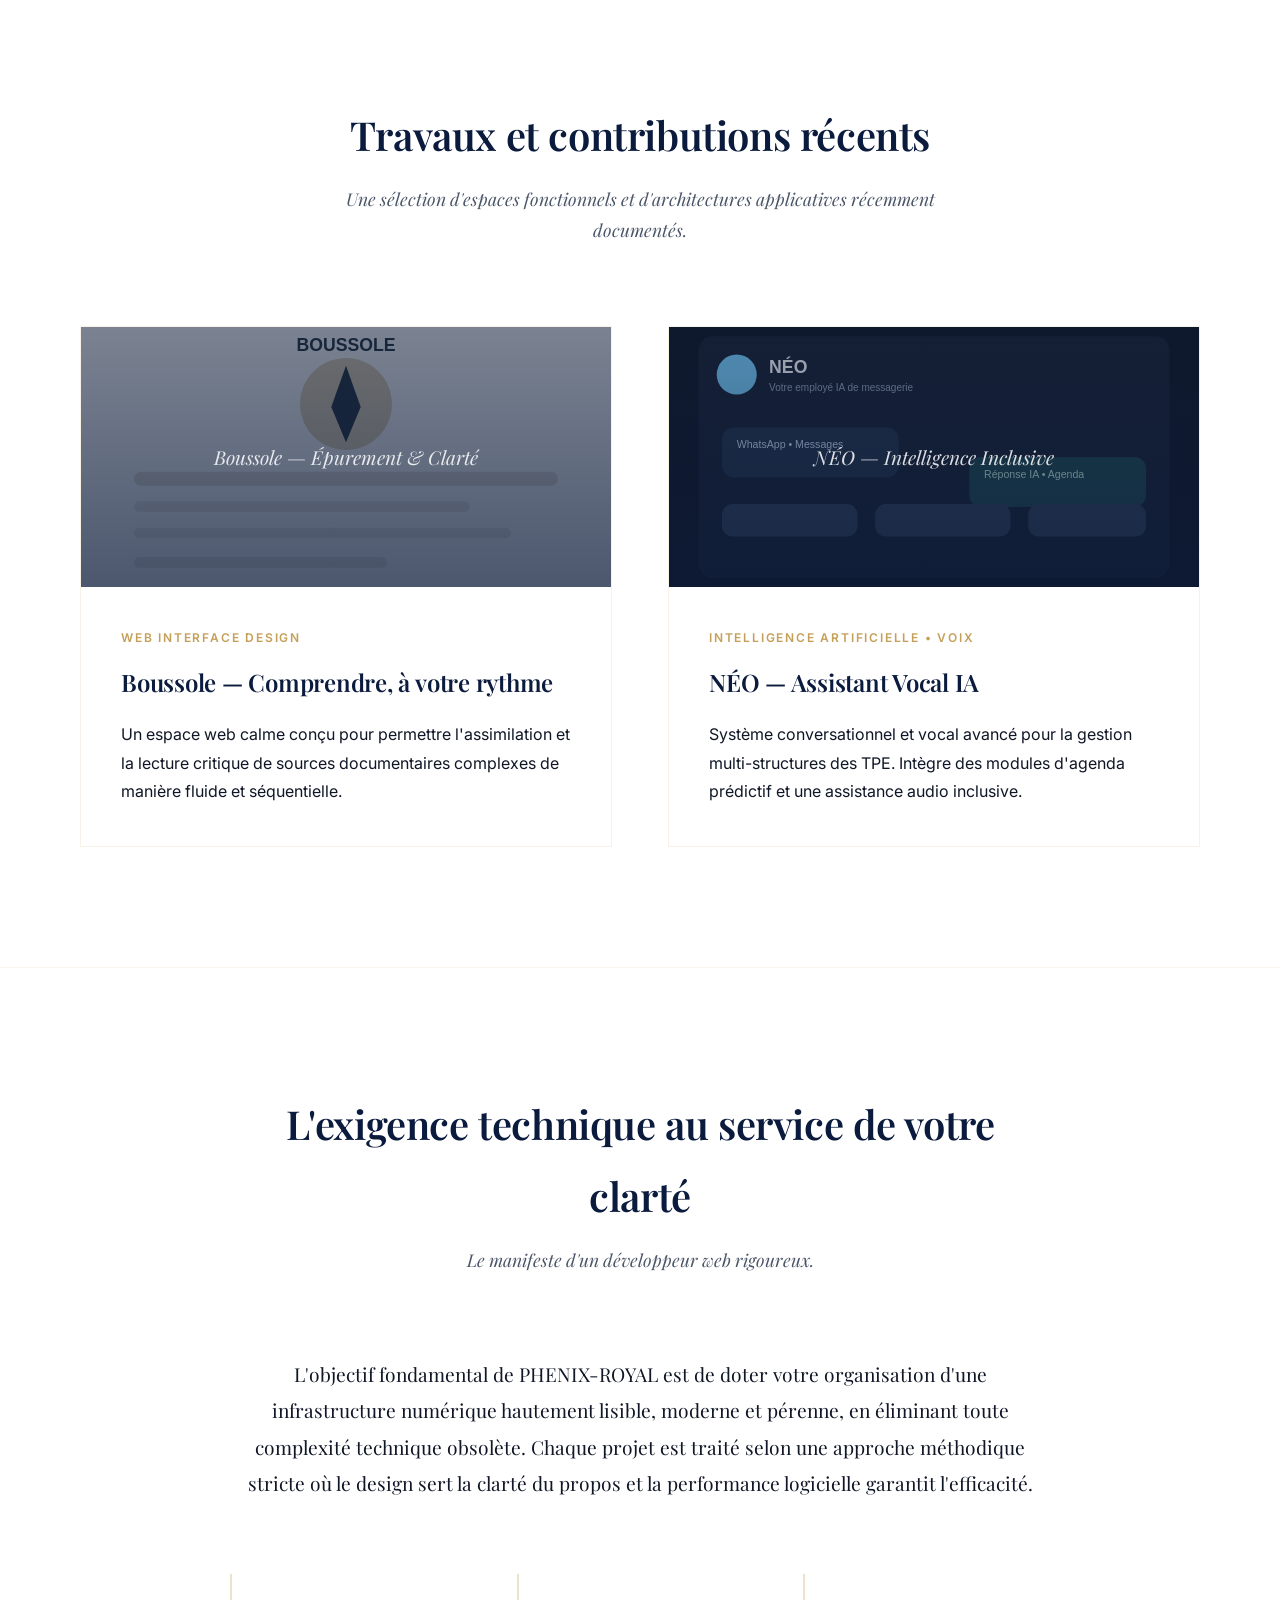
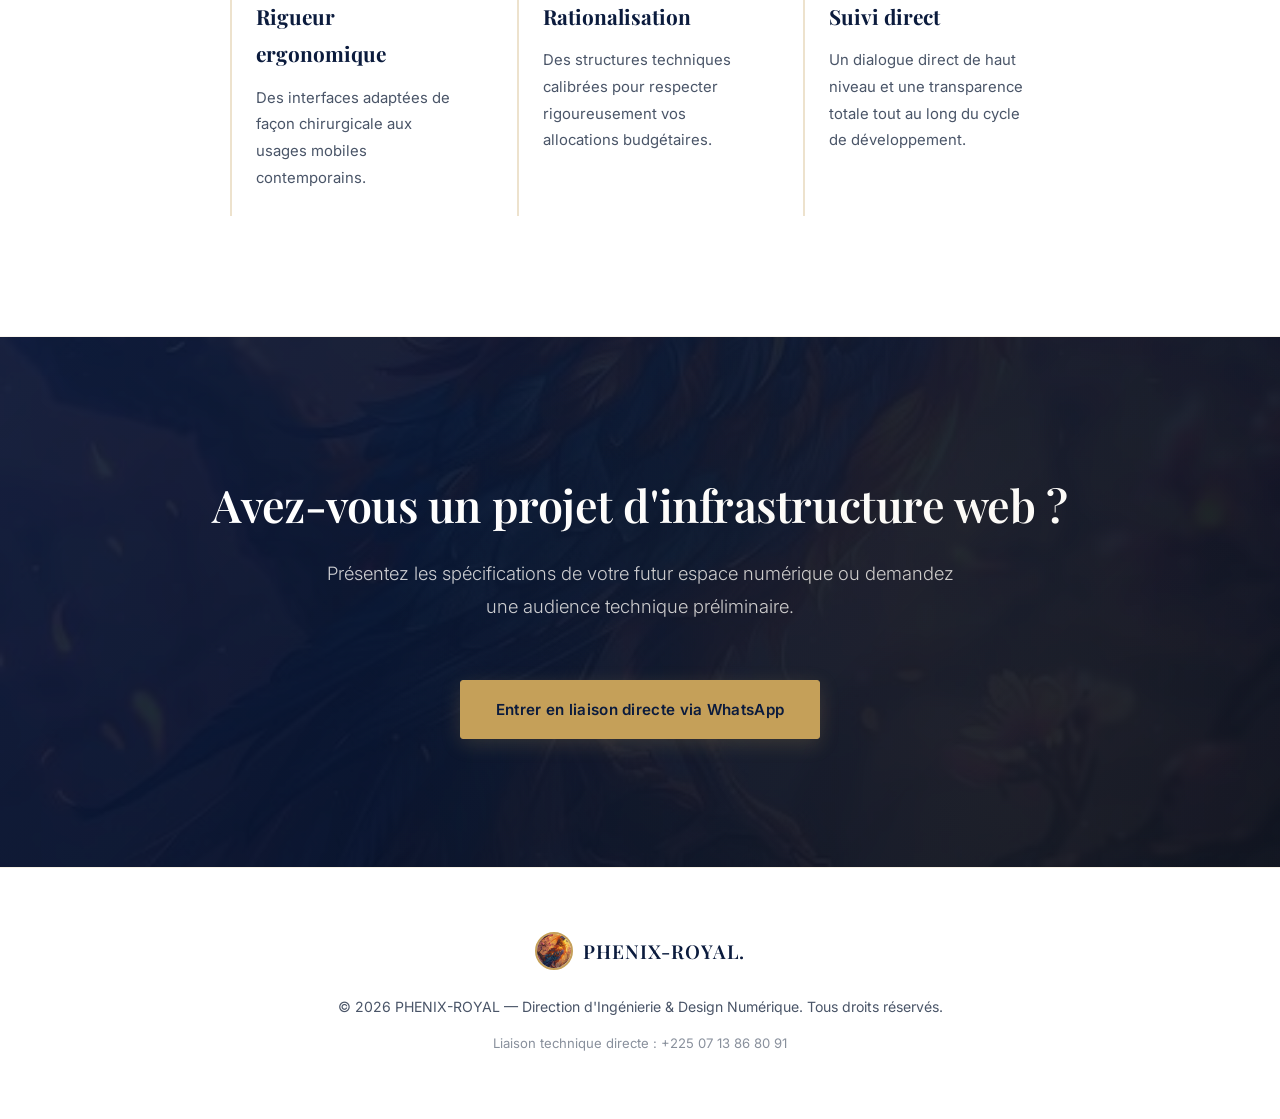
==== commit 75fe4189: "Clarify promotional pricing and expiry date Co-authored-by: Copilot <223556219+Copilot@users.noreply" ====
--- a/index.html
+++ b/index.html
@@ -390,10 +390,51 @@
             font-size: 2.2rem;
             font-family: 'Playfair Display', serif;
             color: var(--accent-navy);
-            margin-bottom: 2.5rem;
+            margin: 0.5rem 0;
+            padding-bottom: 0;
+            border-bottom: 1px solid rgba(197, 160, 89, 0.15);
+            font-weight: 600;
+        }
+
+        .regular-price {
+            margin: 0.75rem 0 0.2rem;
+            color: var(--text-secondary);
+            font-size: 0.95rem;
+        }
+
+        .regular-price s {
+            font-weight: 600;
+        }
+
+        .promo-price {
+            margin: 0;
             padding-bottom: 1.5rem;
             border-bottom: 1px solid rgba(197, 160, 89, 0.15);
-            font-weight: 600;
+            color: var(--accent-navy);
+            font-family: 'Playfair Display', serif;
+            font-size: clamp(2.4rem, 5vw, 3rem);
+            font-weight: 700;
+            line-height: 1.2;
+        }
+
+        .promo-price span {
+            display: block;
+            color: var(--accent-gold);
+            font-family: 'Inter', sans-serif;
+            font-size: 0.8rem;
+            font-weight: 700;
+            letter-spacing: 0.14em;
+            text-transform: uppercase;
+        }
+
+        .promo-note {
+            margin: 1rem 0 2rem;
+            color: var(--text-secondary);
+            font-size: 0.88rem;
+        }
+
+        .promo-note strong {
+            color: var(--accent-navy);
         }
 
         .price-features {
@@ -756,14 +797,16 @@
 
     <section id="honoraires">
         <div class="container">
-            <h2 class="section-title" data-aos="fade-up">Grille des honoraires indicatifs</h2>
-            <p class="section-subtitle" data-aos="fade-up" data-aos-delay="100">La tarification définitive fait l'objet d'une étude technique préalable, indexée sur la complexité fonctionnelle requise.</p>
+            <h2 class="section-title" data-aos="fade-up">Offre promotionnelle</h2>
+            <p class="section-subtitle" data-aos="fade-up" data-aos-delay="100">Tarifs promotionnels valables jusqu'au 17 octobre 2026 inclus. Après cette date, le prix fixe d'un site web est de 80 000 FCFA et celui d'un logo de 50 000 FCFA.</p>
 
             <div class="pricing-grid">
                 <div class="price-card" data-aos="fade-up" data-aos-delay="200">
                     <div class="price-meta">Ingénierie Web</div>
                     <h3>Conception de Plateforme</h3>
-                    <div class="amount">À partir de 30 000 F CFA</div>
+                    <p class="regular-price">Prix normal : <s>80 000 FCFA</s></p>
+                    <p class="promo-price"><span>Prix promotionnel</span>30 000 FCFA</p>
+                    <p class="promo-note">Valable jusqu'au <strong>17 octobre 2026</strong></p>
                     <ul class="price-features">
                         <li>Architecture adaptative (Smartphones & Tablettes)</li>
                         <li>Design sur mesure de haute tenue visuelle</li>
@@ -771,13 +814,15 @@
                         <li>Intégration d'interfaces de communication directes</li>
                         <li>Déploiement et publication sur infrastructure serveur</li>
                     </ul>
-                    <a href="https://wa.me/2250713868091" target="_blank" rel="noopener" class="btn btn-secondary">Initier une étude de projet</a>
+                    <a href="https://wa.me/2250713868091?text=Bonjour%20PHENIX-ROYAL%2C%20je%20souhaite%20profiter%20du%20tarif%20promotionnel%20de%2030%20000%20FCFA%20pour%20un%20site%20web%20avant%20le%2017%20octobre%202026." target="_blank" rel="noopener" class="btn btn-secondary">Profiter du tarif promotionnel</a>
                 </div>
 
                 <div class="price-card featured" data-aos="fade-up" data-aos-delay="400">
                     <div class="price-meta">Identité Visuelle</div>
                     <h3>Logotype & Alignement</h3>
-                    <div class="amount">À partir de 20 000 F CFA</div>
+                    <p class="regular-price">Prix normal : <s>50 000 FCFA</s></p>
+                    <p class="promo-price"><span>Prix promotionnel</span>20 000 FCFA</p>
+                    <p class="promo-note">Valable jusqu'au <strong>17 octobre 2026</strong></p>
                     <ul class="price-features">
                         <li>Recherche conceptuelle et sémantique</li>
                         <li>Livrables vectoriels haute définition (Web & Impression)</li>
@@ -785,7 +830,7 @@
                         <li>Fichiers sources structurés prêts à l'exploitation</li>
                         <li>Possibilité d'extension vers une charte graphique globale</li>
                     </ul>
-                    <a href="https://wa.me/2250713868091" target="_blank" rel="noopener" class="btn btn-primary">Commander une étude graphique</a>
+                    <a href="https://wa.me/2250713868091?text=Bonjour%20PHENIX-ROYAL%2C%20je%20souhaite%20profiter%20du%20tarif%20promotionnel%20de%2020%20000%20FCFA%20pour%20un%20logo%20avant%20le%2017%20octobre%202026." target="_blank" rel="noopener" class="btn btn-primary">Profiter du tarif promotionnel</a>
                 </div>
             </div>
         </div>
